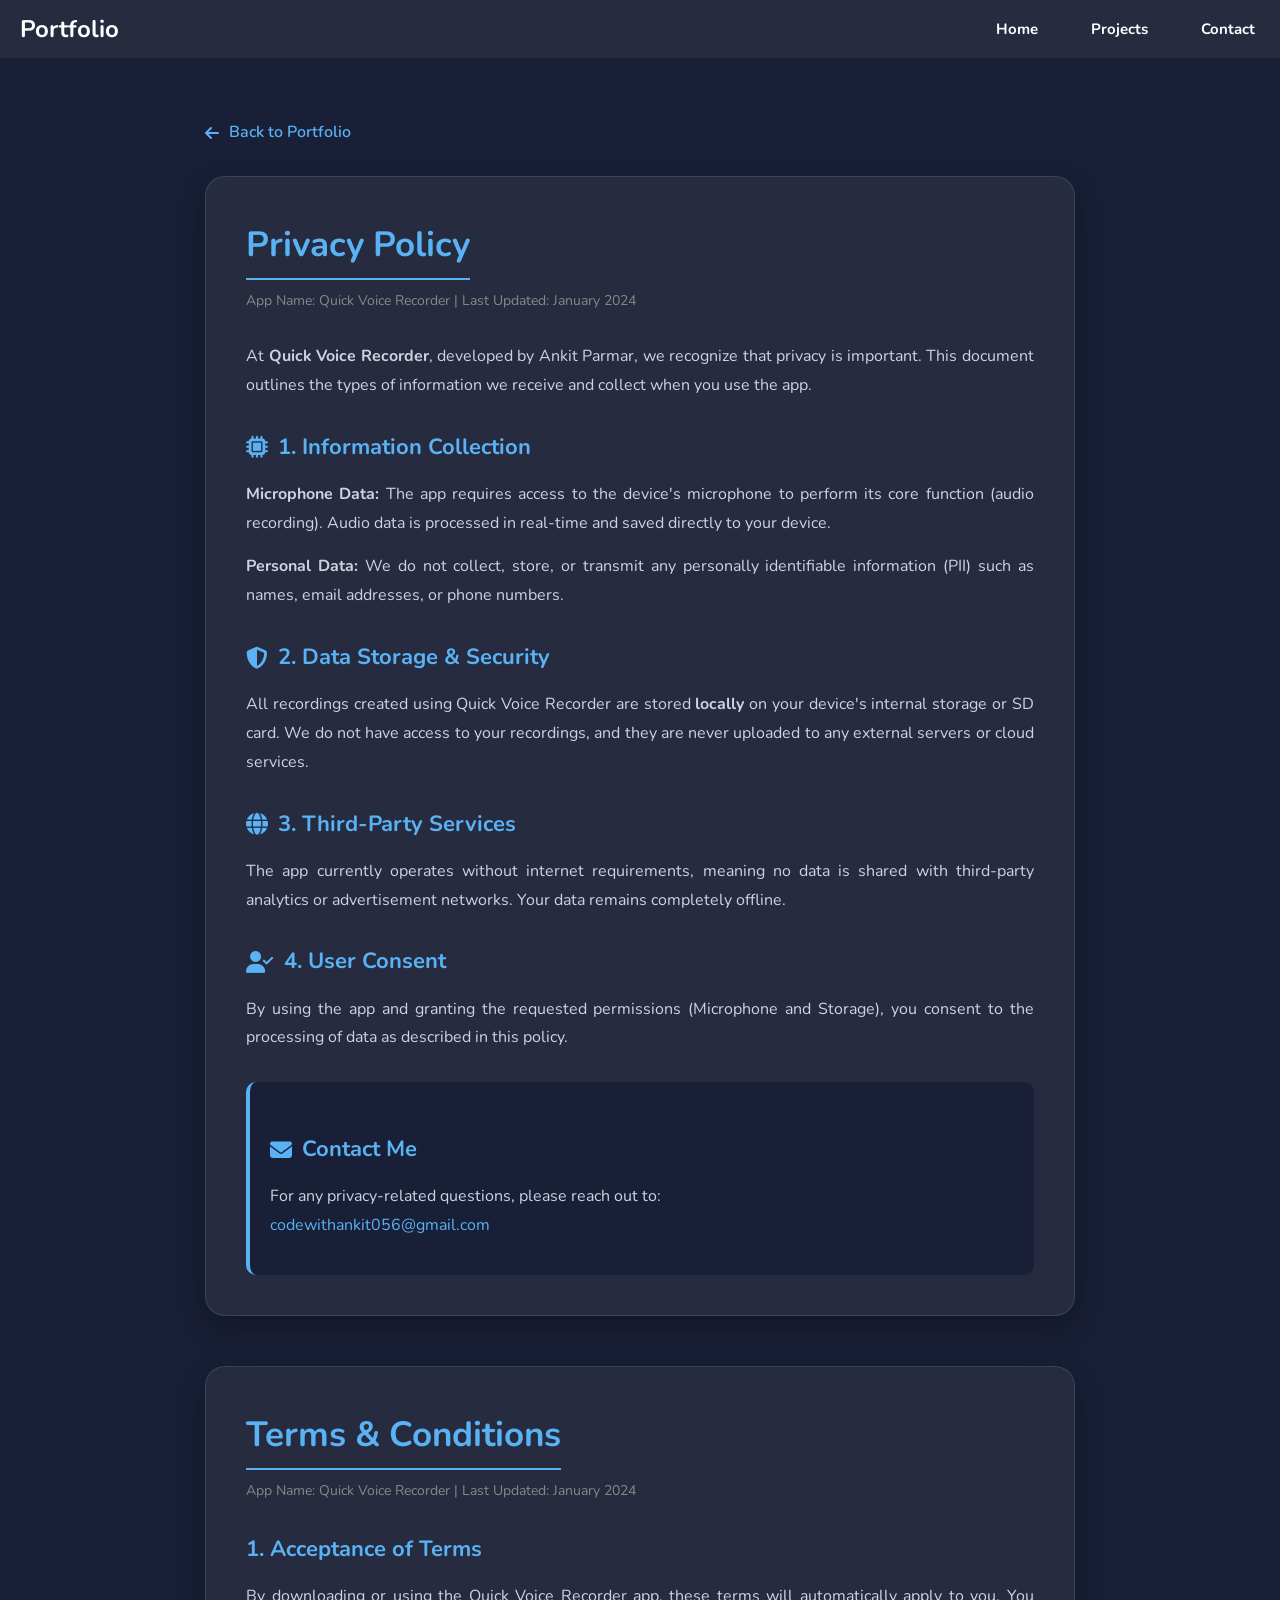
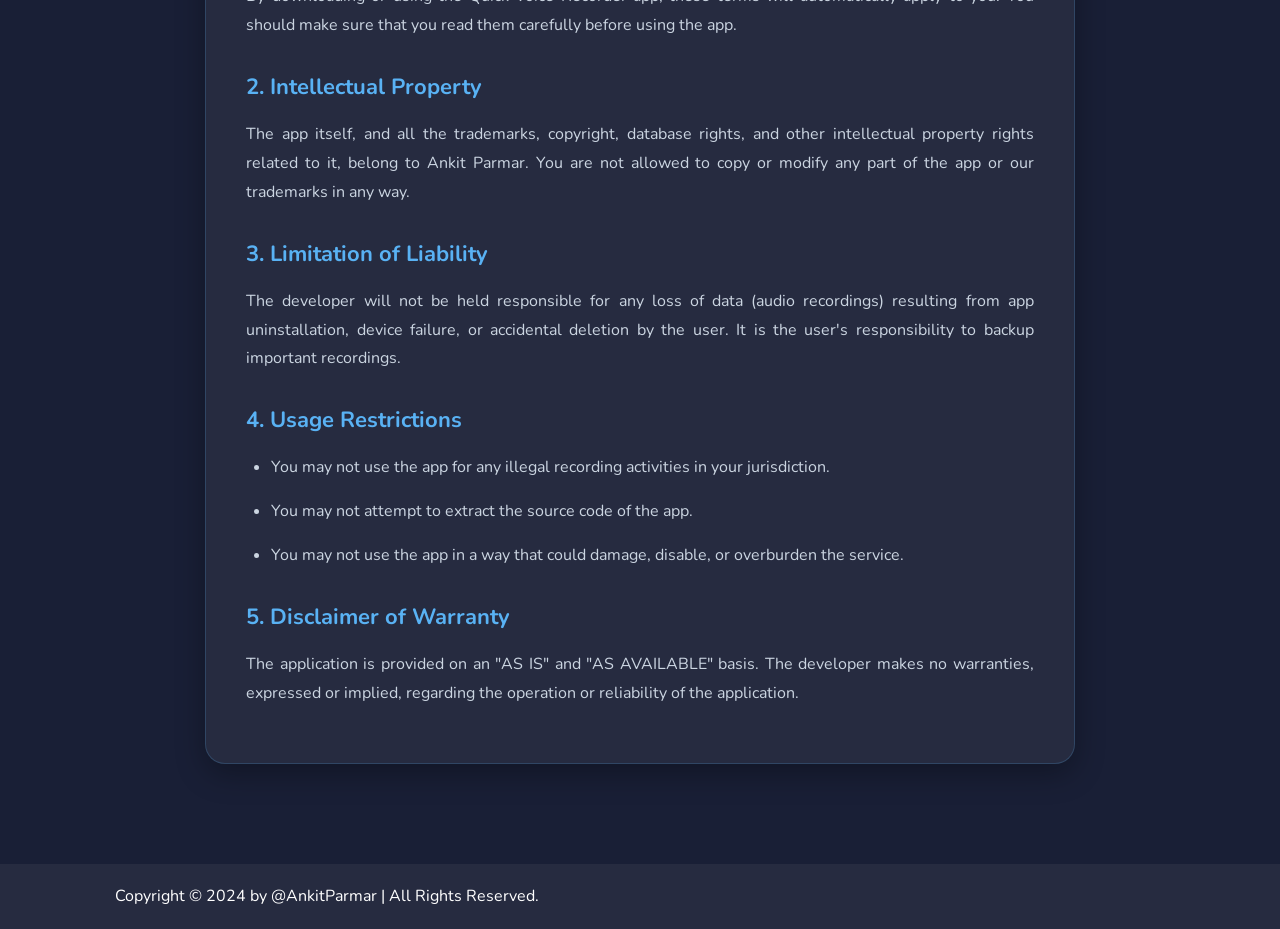
==== term/voice_recorder_term.html @ 9dc30e1f "Initial commit" ====
<!DOCTYPE html>
<html lang="en">
<head>
    <meta charset="UTF-8">
    <meta name="viewport" content="width=device-width, initial-scale=1.0">
    <title>Legal Policies | Ankit Parmar</title>
    
    <!-- Font Awesome -->
    <link rel="stylesheet" href="https://cdnjs.cloudflare.com/ajax/libs/font-awesome/6.6.0/css/all.min.css" />
    <!-- Your Main CSS -->
    <link rel="stylesheet" href="../style.css"> 
    
    <style>
        :root {
            --bg-color: #191f36;
            --snd-bg-color: #262B40;
            --text-color: #fff;
            --main-color: #59B2f4;
        }

        .legal-body {
            background: var(--bg-color);
            color: var(--text-color);
        }

        .legal-content { 
            padding: 12rem 9% 5rem; 
            max-width: 1100px; 
            margin: 0 auto; 
        }

        .back-btn { 
            display: inline-flex;
            align-items: center;
            gap: 10px;
            margin-bottom: 3rem; 
            color: var(--main-color); 
            font-size: 1.6rem; 
            font-weight: 600; 
            transition: 0.3s ease;
        }

        .back-btn:hover {
            transform: translateX(-5px);
            text-shadow: 0 0 10px var(--main-color);
        }

        .policy-card { 
            background: var(--snd-bg-color); 
            padding: 4rem; 
            border-radius: 2rem; 
            margin-bottom: 5rem; 
            border: 1px solid rgba(89, 178, 244, 0.2);
            box-shadow: 0 10px 30px rgba(0,0,0,0.3);
        }

        .policy-card h1 { 
            color: var(--main-color); 
            font-size: 3.5rem; 
            margin-bottom: 1rem; 
            border-bottom: 2px solid var(--main-color);
            display: inline-block;
            padding-bottom: 5px;
        }

        .last-updated {
            font-size: 1.4rem;
            color: #888;
            margin-bottom: 3rem;
            display: block;
        }

        .policy-card h2 { 
            font-size: 2.2rem; 
            margin: 3rem 0 1.5rem; 
            color: var(--main-color); 
            display: flex;
            align-items: center;
            gap: 10px;
        }

        .policy-card p, .policy-card li { 
            font-size: 1.6rem; 
            color: #cbd5e1; 
            margin-bottom: 1.5rem; 
            line-height: 1.8; 
            text-align: justify;
        }

        .policy-card ul { 
            padding-left: 2.5rem; 
            margin-bottom: 2rem;
        }

        .policy-card ul li {
            list-style: disc;
        }

        .contact-box {
            background: var(--bg-color);
            padding: 2rem;
            border-radius: 1rem;
            margin-top: 3rem;
            border-left: 4px solid var(--main-color);
        }

        /* Smooth scroll for anchor links */
        html { scroll-behavior: smooth; }

        @media (max-width: 768px) {
            .legal-content { padding: 10rem 5% 5rem; }
            .policy-card { padding: 2.5rem; }
            .policy-card h1 { font-size: 2.8rem; }
        }
    </style>
</head>
<body class="legal-body">

    <header class="header">
        <a href="index.html" class="logo">Portfolio</a>
        <nav class="navbar">
            <a href="index.html#home">Home</a>
            <a href="index.html#portfolio">Projects</a>
            <a href="index.html#contact">Contact</a>
        </nav>
    </header>

    <div class="legal-content">
        <a href="index.html#portfolio" class="back-btn">
            <i class="fa-solid fa-arrow-left"></i> Back to Portfolio
        </a>

        <!-- PRIVACY POLICY SECTION -->
        <article id="privacy-voice-recorder" class="policy-card">
            <h1>Privacy Policy</h1>
            <span class="last-updated">App Name: Quick Voice Recorder | Last Updated: January 2024</span>
            
            <p>At <strong>Quick Voice Recorder</strong>, developed by Ankit Parmar, we recognize that privacy is important. This document outlines the types of information we receive and collect when you use the app.</p>

            <h2><i class="fa-solid fa-microchip"></i> 1. Information Collection</h2>
            <p><strong>Microphone Data:</strong> The app requires access to the device's microphone to perform its core function (audio recording). Audio data is processed in real-time and saved directly to your device.</p>
            <p><strong>Personal Data:</strong> We do not collect, store, or transmit any personally identifiable information (PII) such as names, email addresses, or phone numbers.</p>

            <h2><i class="fa-solid fa-shield-halved"></i> 2. Data Storage & Security</h2>
            <p>All recordings created using Quick Voice Recorder are stored <strong>locally</strong> on your device's internal storage or SD card. We do not have access to your recordings, and they are never uploaded to any external servers or cloud services.</p>

            <h2><i class="fa-solid fa-globe"></i> 3. Third-Party Services</h2>
            <p>The app currently operates without internet requirements, meaning no data is shared with third-party analytics or advertisement networks. Your data remains completely offline.</p>

            <h2><i class="fa-solid fa-user-check"></i> 4. User Consent</h2>
            <p>By using the app and granting the requested permissions (Microphone and Storage), you consent to the processing of data as described in this policy.</p>

            <div class="contact-box">
                <h2><i class="fa-solid fa-envelope"></i> Contact Me</h2>
                <p>For any privacy-related questions, please reach out to: <br>
                <a href="mailto:codewithankit056@gmail.com" style="color: var(--main-color);">codewithankit056@gmail.com</a></p>
            </div>
        </article>

        <!-- TERMS & CONDITIONS SECTION -->
        <article id="terms-voice-recorder" class="policy-card">
            <h1>Terms & Conditions</h1>
            <span class="last-updated">App Name: Quick Voice Recorder | Last Updated: January 2024</span>
            
            <h2>1. Acceptance of Terms</h2>
            <p>By downloading or using the Quick Voice Recorder app, these terms will automatically apply to you. You should make sure that you read them carefully before using the app.</p>

            <h2>2. Intellectual Property</h2>
            <p>The app itself, and all the trademarks, copyright, database rights, and other intellectual property rights related to it, belong to Ankit Parmar. You are not allowed to copy or modify any part of the app or our trademarks in any way.</p>

            <h2>3. Limitation of Liability</h2>
            <p>The developer will not be held responsible for any loss of data (audio recordings) resulting from app uninstallation, device failure, or accidental deletion by the user. It is the user's responsibility to backup important recordings.</p>

            <h2>4. Usage Restrictions</h2>
            <ul>
                <li>You may not use the app for any illegal recording activities in your jurisdiction.</li>
                <li>You may not attempt to extract the source code of the app.</li>
                <li>You may not use the app in a way that could damage, disable, or overburden the service.</li>
            </ul>

            <h2>5. Disclaimer of Warranty</h2>
            <p>The application is provided on an "AS IS" and "AS AVAILABLE" basis. The developer makes no warranties, expressed or implied, regarding the operation or reliability of the application.</p>
        </article>
    </div>

    <footer class="footer">
        <div class="footer-text">
            <p>Copyright &copy; 2024 by @AnkitParmar | All Rights Reserved.</p>
        </div>
    </footer>

</body>
</html>
---- style.css ----
@import url('https://fonts.googleapis.com/css2?family=Nunito:wght@200;400;600;800&display=swap');

/* General Reset */
* {
    margin: 0;
    padding: 0;
    box-sizing: border-box;
    text-decoration: none;
    border: none;
    outline: none;
    scroll-behavior: smooth;
    font-family: 'Nunito', sans-serif;
}

/* Root Variables */
:root {
    --bg-color: #191f36;
    --snd-bg-color: #262B40;
    --text-color: #fff;
    --main-color: #59B2f4;
}

/* HTML and Body */
html {
    font-size: 62.5%;
    overflow-x: hidden;
}

body {
    background: var(--bg-color);
    color: var(--text-color);
    line-height: 1.6;
}

/* Sections */
section {
    min-height: 100vh;
    padding: 10rem 9% 2rem;
}

/* Header */
.header {
    position: fixed;
    width: 100%;
    background: var(--snd-bg-color);
    display: flex;
    justify-content: space-between;
    align-items: center;
    padding: 1rem 2rem;
    z-index: 1000;
}

.logo {
    font-size: 2.4rem;
    font-weight: bold;
    color: var(--text-color);
    transition: all 0.3s ease-in-out;
}

.logo:hover {
    color: var(--main-color);
    transform: scale(1.05);
}

.navbar a {
    font-size: 1.5rem;
    color: var(--text-color);
    margin-left: 4rem;
    font-weight: 700;
    padding: 0.5rem;
    position: relative;
    transition: color 0.3s ease, background 0.3s ease;
}

.navbar a:hover {
    color: var(--main-color);
}

.navbar a::after {
    content: '';
    position: absolute;
    width: 0;
    height: 2px;
    background-color: var(--main-color);
    left: 0;
    bottom: -5px;
    transition: width 0.3s ease;
}

.navbar a:hover::after {
    width: 100%;
}

.fr {
    display: flex;
    align-items: center;
    justify-content: center;
}

#menu-icon {
    font-size: 3.6rem;
    color: var(--text-color);
    display: none;
}

/* Home Section */
.home {
    display: flex;
    justify-content: center;
    align-items: center;
    flex-wrap: wrap;
    text-align: center;
}

.home-content h1 {
    font-size: 5.6rem;
    font-weight: 700;
    line-height: 1.3;
    color: var(--text-color);
}

.home-content h3 {
    font-size: 3.2rem;
    font-weight: 700;
}

.home-content h3:nth-last-of-type(2) {
    margin-bottom: 2rem;
}

span {
    color: var(--main-color);
}

.home-img img {
    width: 25vw;
    animation: float 4s ease-in-out infinite;
}

@keyframes float {
    0% {
        transform: translateY(0);
    }

    50% {
        transform: translateY(-2.4rem);
    }

    100% {
        transform: translateY(0);
    }

}

.home-content p {
    font-size: 1.6rem;
}

.social-media a {
    display: inline-flex;
    justify-content: center;
    align-items: center;
    color: slategray;
    width: 4rem;
    height: 4rem;
    background: transparent;
    border: .2rem solid var(--main-color);
    border-radius: 50%;
    font-size: 2rem;
    -ms-text-combine-horizontal: var(--main-color);
    margin: 3rem 1.5rem 3rem 0;
    transition: .5s ease;
}

.social-media a:hover {
    background-color: var(--main-color);
    color: var(--snd-bg-color);
    box-shadow: 0 0 1rem var(--main-color);
}

.btn {
    display: inline-block;
    padding: 1rem 2.8rem;
    background-color: var(--main-color);
    border-radius: 4rem;
    box-shadow: 0 0 1rem var(--main-color);
    font-size: 1.6rem;
    color: var(--bg-color);
    letter-spacing: .1rem;
    font-weight: 600;
    transition: .5s ease;

}

.btn:hover {
    box-shadow: none;
}

.about {
    display: flex;
    justify-content: center;
    align-items: center;
    gap: 2rem;
    background: var(--snd-bg-color);
}

.about-img img {
    width: 35vw;

}

.heading {
    text-align: center;
    font-size: 4.5rem;
}

.about-content h2 {
    text-align: left;
    line-height: 1.2;
}

.about-content h3 {
    font-size: 2.6rem;
}

.about-content p {
    font-size: 1.6rem;
    margin: 2rem 0 3rem;
}

.service h2 {
    margin-bottom: 5rem;
}

.service-container {
    display: flex;
    justify-content: center;
    align-items: center;
    flex-wrap: wrap;
    gap: 2rem;
}

.service-container .service-box {
    flex: 1 1 30rem;
    background: var(--snd-bg-color);
    padding: 3rem 2rem 4rem;
    border-radius: 2rem;
    justify-content: center;
    text-align: center;
    border: .2rem solid var(--bg-color);
    transition: .5s ease;
}

.service-container.service-box:hover {
    border-color: var(--main-color);
    transform: scale(1.02);
}

.service-box i {
    font-size: 7rem;
    columns: var(--main-color);
}

.service-box h3 {
    font-size: 2.6rem;
}

.service-box p {
    font-size: 1.6rem;
    margin: 1rem 0 3rem;
}

.portfolio {
    background: var(--snd-bg-color);
}

.portfolio h2 {
    margin-bottom: 4rem;
}

.portfolio-container {
    display: grid;
    grid-template-columns: repeat(3, 1fr);
    align-items: center;
    gap: 2.5rem;
}

.portfolio-container .portfolio-box {
    position: relative;
    border-radius: 2rem;
    box-shadow: 0 0 1rem var(--bg-color);
    overflow: hidden;
    display: flex;

}

.portfolio-box img {
    width: 100%;
    transition: .5s ease;
    opacity: 0.7;
}

.portfolio-box:hover img {
    transform: scale(1.1);
    background-color: #a7d7fc transparent;

}


.portfolio-box .portfolio-layer {
    position: absolute;
    bottom: 0;
    left: 0;
    width: 100%;
    height: 100%;
    background: linear-gradient(rgba(0, 0, 0, 0.1), var(--main-color));
    display: flex;
    justify-content: center;
    align-items: center;
    flex-direction: column;
    text-align: center;
    padding: 0 4rem;
    transform: translateY(100%);
    transition: .5s ease;
}

.portfolio-box:hover .portfolio-layer {
    transform: translateY(0);

}

.portfolio-layer h4 {
    font-size: 3rem;
}

.portfolio-layer p {
    font-size: 1.6rem;
    margin: .3rem 0 1rem;
}

.portfolio-layer a {
    display: inline-flex;
    justify-content: center;
    align-items: center;
    width: 5rem;
    height: 5rem;
    background: var(--text-color);
    border-radius: 50%;
}

.portfolio-layer a i {
    font-size: 2rem;
    color: var(--snd-bg-color);
}

.contact h2 {
    margin-bottom: 3rem;
}

.contact form {
    max-width: 100%;
    margin: 10 rem auto;
    text-align: center;
    margin-bottom: 3rem;
}

.contact form .input-box {
    display: flex;
    justify-content: space-between;
    flex-wrap: wrap;
}

.contact form
.input-box input,
.contact form textarea {
    width: 100%;
    padding: 1.5rem;
    font-size: 1.6rem;
    color: var(--text-color);
    background: var(--snd-bg-color);
    border-radius: .8rem;
    margin: .7rem 0;
}

.contact form .input-box input {
    width: 49%;
}

.contact form textarea {
    resize: none;
}

.contact form .btn {
    margin-top: 2rem;
    cursor: pointer;
}
.footer {
    display: flex;
    justify-content: space-between;
    align-items: center;
    flex-wrap: wrap;
    padding: 2rem 9%;
    background: var(--snd-bg-color);

}

.footer-text {
    font-size: 1.6rem;
}

.footer-iconTop {
    display: flex;
    justify-content: center;
    align-items: center;
    padding: .8rem 1rem;
    background-color: var(--main-color);
    border-radius: .8rem;
    transition: .5s ease;
}

.footer-iconTop a:hover {
    box-shadow: 0 0 1rem var(--main-color);
}

.footer-iconTop a i {
    font-size: 2.4rem;
    color: var(--snd-bg-color);
}

/* breakpoint */

@media (max-width: 1200px) {
    html {
        font-size: 55%;
    }
}

@media (max-width: 991px) {
    .header {
        padding: 2rem 3%;
    }

    section {
        padding: 10rem 3%;
    }

    .service {
        padding: 7rem;
    }

    .portfolio {
        padding-bottom: 7rem;
    }

    .contact {
        min-height: auto;
    }

    .footer {
        padding: 2rem 3%;
    }
}

@media (max-width: 768px) {

    /* Existing styles */
    #menu-icon {
        font-size: 3.6rem;
        color: var(--text-color);
        display: none;
    }

    .navbar {
        position: absolute;
        top: 100%;
        left: 0;
        width: 100%;
        padding: 1rem 3%;
        background: var(--bg-color);
        border-top: .1rem solid rgba(0, 0, 0, .2);
        box-shadow: .1rem solid rgba(0, 0, 0, .2);
        text-align: center;
        
      
        display: none;
        /* Hidden by default */
    }

    .navbar.active {
        display: block;
        /* Show when active */
    }

    .navbar a {
        width: 20%;
        display: block;
        font-size: 2rem;
        margin: 3rem 0;
    }

    .home {
        flex-direction: column;
    }

    .home-content h2 {
        font-size: 2.6rem;
    }

    .home-content h1 {
        font-size: 5rem;
    }

    .home-content {
        order: 2;
    }

    .home-img img {
        width: 70vw;
        margin-top: 4rem;
    }

    .about {
        flex-direction: column;
    }

    .about-img img {
        width: 90vw;
        margin-top: 4rem;
    }

    .service h2 {
        margin-bottom: 3rem;
    }

    .portfolio h2 {
        margin-bottom: 3rem;
    }

    .portfolio-container {
        grid-template-columns: repeat(2, 1fr);
    }
}

@media (max-width: 760px) {
    .portfolio-container {
        grid-template-columns: 1fr;
    }

    .home-img img {
        width: 80vw;
        margin-top: 8rem;
    }

    .about-img img {
        width: 80vw;
        margin-top: 8rem;
    }
}

@media (max-width: 760px) {
    html {
        font-size: 50%;
    }

    .contact form .input-box input {
        width: 100%;
    }
}



/* Media query for smaller screens */
@media (max-width: 768px) {
    #menu-icon {
        display: block;
        /* Show menu icon on small screens */
    }
}
/* Custom style for legal links in portfolio cards */
.legal-links a {
    display: inline-block !important;
    padding: 0 !important;
    background: none !important;
    border-radius: 0 !important;
    transition: 0.3s ease;
    text-transform: capitalize;
}

.legal-links a:hover {
    color: var(--main-color) !important;
    border-bottom-color: var(--main-color) !important;
}

/* Adjust the existing portfolio layer to handle more text */
.portfolio-box .portfolio-layer {
    padding: 0 2rem; /* Give more horizontal space */
}
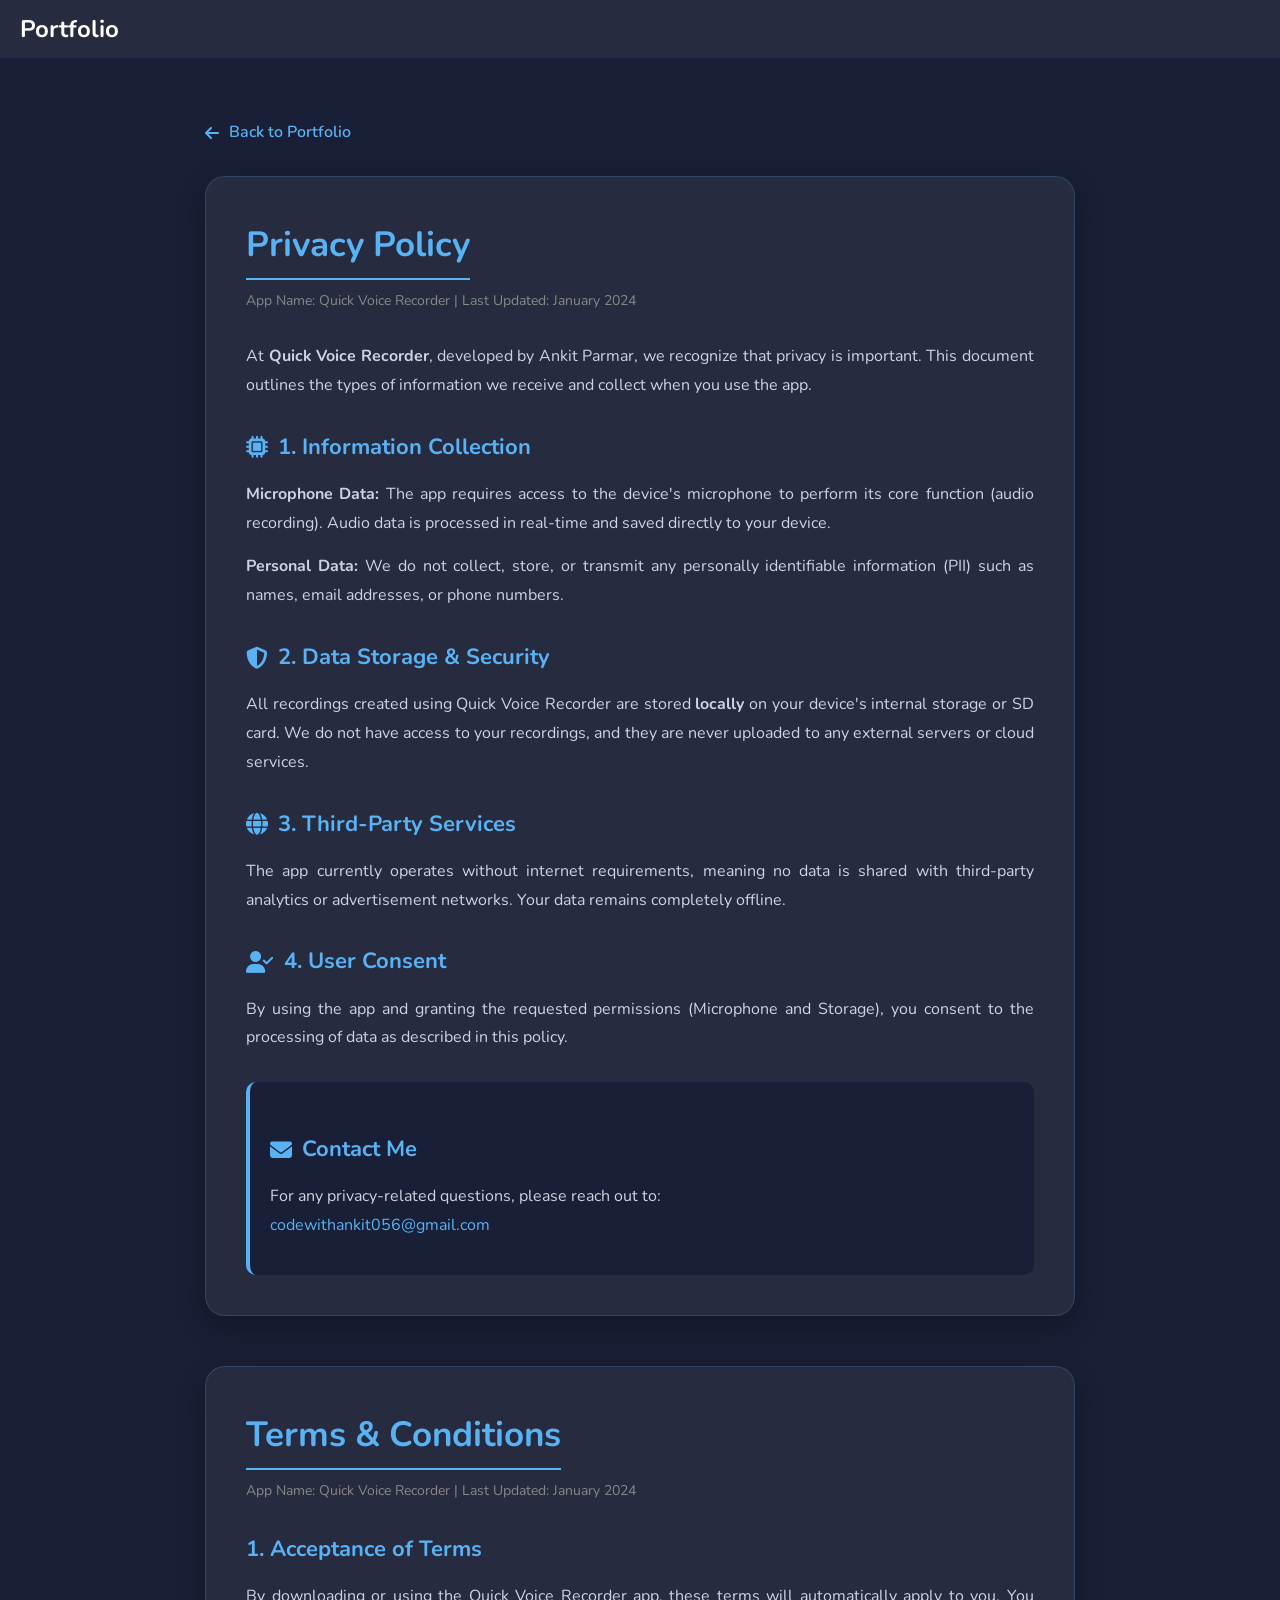
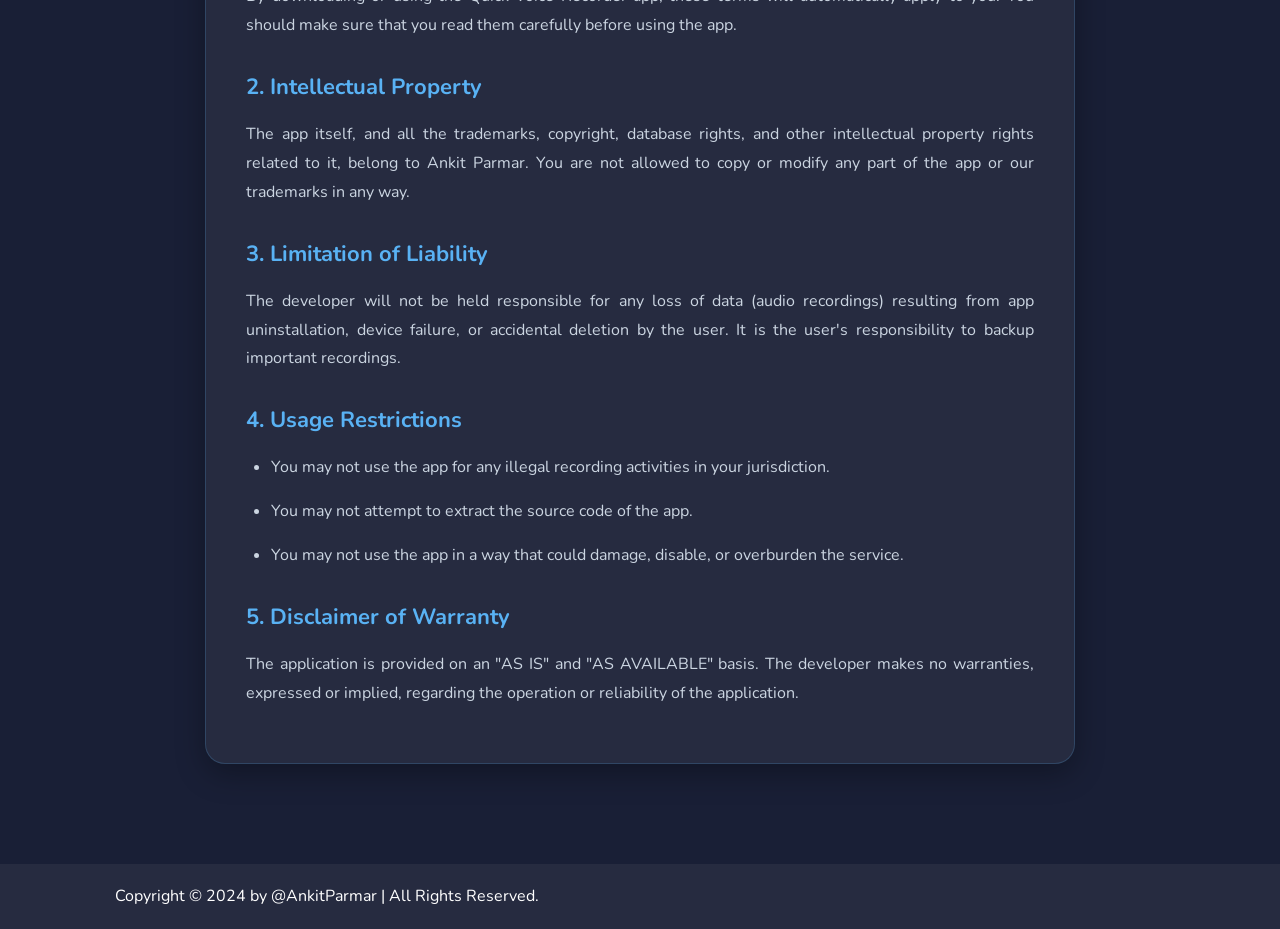
==== commit df6c21d8: "link isue fix" ====
--- a/term/voice_recorder_term.html
+++ b/term/voice_recorder_term.html
@@ -117,16 +117,16 @@
 <body class="legal-body">
 
     <header class="header">
-        <a href="index.html" class="logo">Portfolio</a>
-        <nav class="navbar">
-            <a href="index.html#home">Home</a>
-            <a href="index.html#portfolio">Projects</a>
-            <a href="index.html#contact">Contact</a>
-        </nav>
+        <a href="../index.html" class="logo">Portfolio</a>
+        <!-- <nav class="navbar">
+            <a href="../index.html">Home</a>
+            <a href="../index.html#portfolio">Projects</a>
+            <a href="../index.html#contact">Contact</a>
+        </nav> -->
     </header>
 
     <div class="legal-content">
-        <a href="index.html#portfolio" class="back-btn">
+        <a href="../index.html#portfolio" class="back-btn">
             <i class="fa-solid fa-arrow-left"></i> Back to Portfolio
         </a>
 
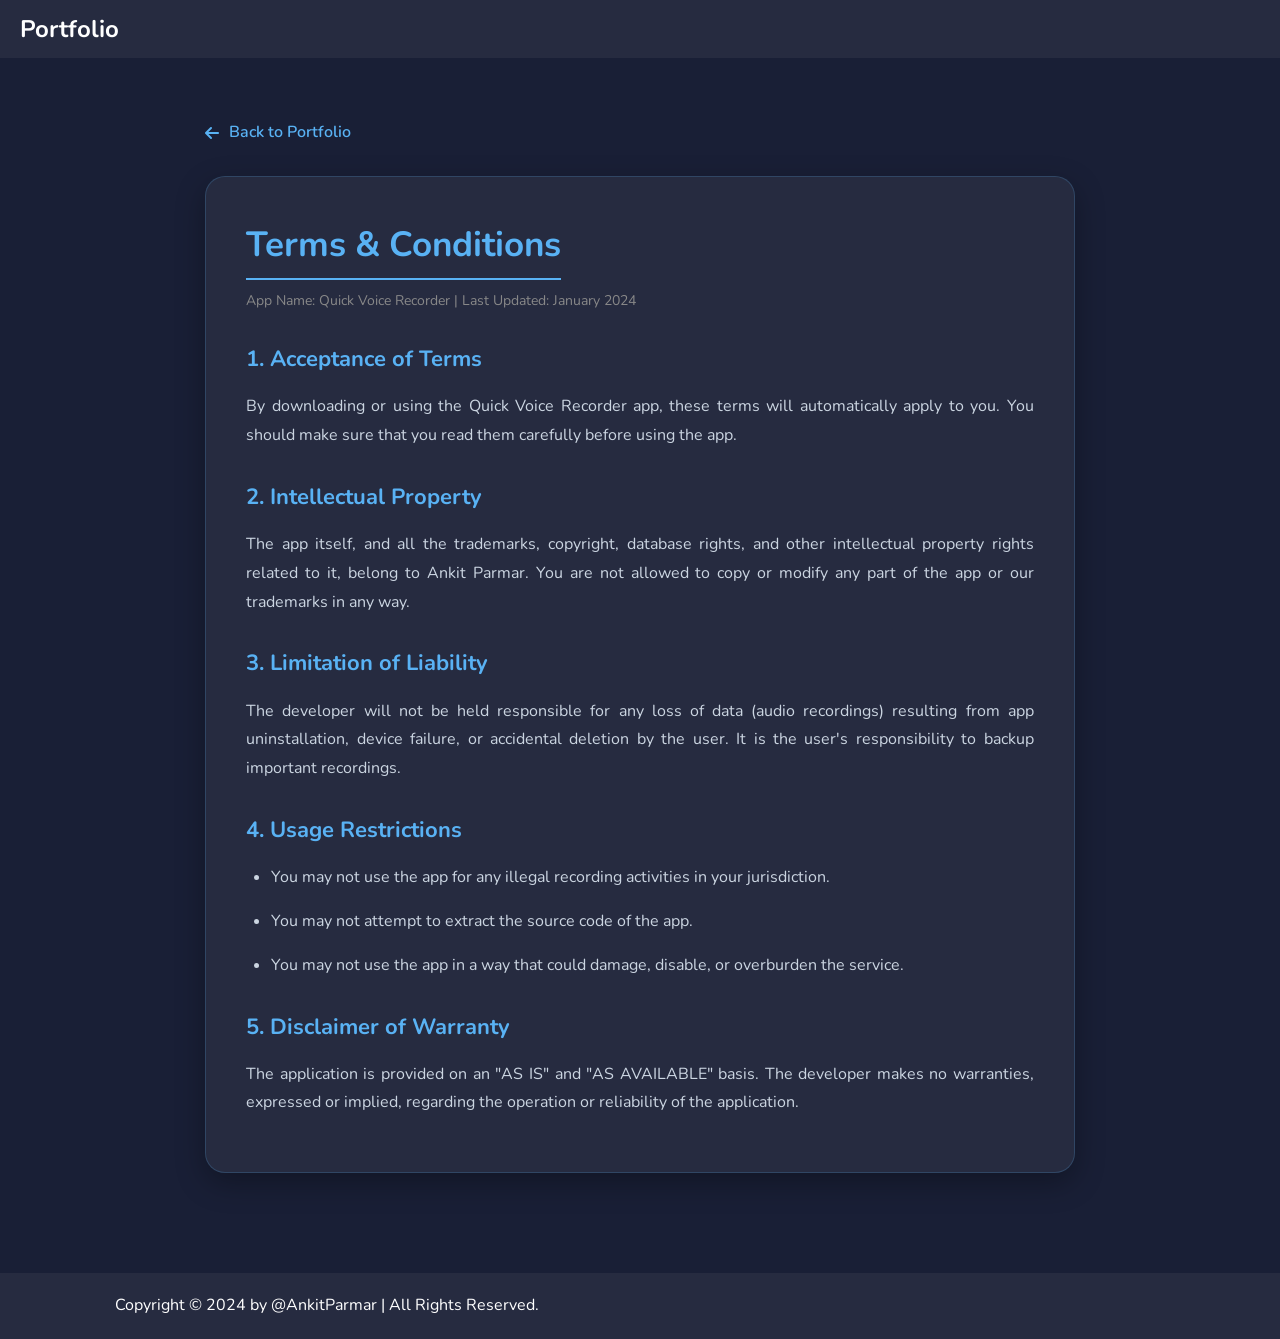
==== commit 46947034: "Add privacy policy and terms & conditions pages for Quick Voice Recorder app" ====
--- a/term/voice_recorder_term.html
+++ b/term/voice_recorder_term.html
@@ -130,32 +130,6 @@
             <i class="fa-solid fa-arrow-left"></i> Back to Portfolio
         </a>
 
-        <!-- PRIVACY POLICY SECTION -->
-        <article id="privacy-voice-recorder" class="policy-card">
-            <h1>Privacy Policy</h1>
-            <span class="last-updated">App Name: Quick Voice Recorder | Last Updated: January 2024</span>
-            
-            <p>At <strong>Quick Voice Recorder</strong>, developed by Ankit Parmar, we recognize that privacy is important. This document outlines the types of information we receive and collect when you use the app.</p>
-
-            <h2><i class="fa-solid fa-microchip"></i> 1. Information Collection</h2>
-            <p><strong>Microphone Data:</strong> The app requires access to the device's microphone to perform its core function (audio recording). Audio data is processed in real-time and saved directly to your device.</p>
-            <p><strong>Personal Data:</strong> We do not collect, store, or transmit any personally identifiable information (PII) such as names, email addresses, or phone numbers.</p>
-
-            <h2><i class="fa-solid fa-shield-halved"></i> 2. Data Storage & Security</h2>
-            <p>All recordings created using Quick Voice Recorder are stored <strong>locally</strong> on your device's internal storage or SD card. We do not have access to your recordings, and they are never uploaded to any external servers or cloud services.</p>
-
-            <h2><i class="fa-solid fa-globe"></i> 3. Third-Party Services</h2>
-            <p>The app currently operates without internet requirements, meaning no data is shared with third-party analytics or advertisement networks. Your data remains completely offline.</p>
-
-            <h2><i class="fa-solid fa-user-check"></i> 4. User Consent</h2>
-            <p>By using the app and granting the requested permissions (Microphone and Storage), you consent to the processing of data as described in this policy.</p>
-
-            <div class="contact-box">
-                <h2><i class="fa-solid fa-envelope"></i> Contact Me</h2>
-                <p>For any privacy-related questions, please reach out to: <br>
-                <a href="mailto:codewithankit056@gmail.com" style="color: var(--main-color);">codewithankit056@gmail.com</a></p>
-            </div>
-        </article>
 
         <!-- TERMS & CONDITIONS SECTION -->
         <article id="terms-voice-recorder" class="policy-card">
--- a/style.css
+++ b/style.css
@@ -20,6 +20,12 @@
     --main-color: #59B2f4;
 }
 
+/* Focus styles for accessibility */
+*:focus {
+    outline: 2px solid var(--main-color);
+    outline-offset: 2px;
+}
+
 /* HTML and Body */
 html {
     font-size: 62.5%;
@@ -41,6 +47,7 @@
 /* Header */
 .header {
     position: fixed;
+    top: 0;
     width: 100%;
     background: var(--snd-bg-color);
     display: flex;
@@ -60,6 +67,11 @@
 .logo:hover {
     color: var(--main-color);
     transform: scale(1.05);
+}
+
+.navbar {
+    display: flex;
+    align-items: center;
 }
 
 .navbar a {
@@ -91,16 +103,12 @@
     width: 100%;
 }
 
-.fr {
-    display: flex;
-    align-items: center;
-    justify-content: center;
-}
-
+/* Mobile Menu Icon - Hidden by default on desktop */
 #menu-icon {
     font-size: 3.6rem;
     color: var(--text-color);
     display: none;
+    cursor: pointer;
 }
 
 /* Home Section */
@@ -141,15 +149,12 @@
     0% {
         transform: translateY(0);
     }
-
     50% {
         transform: translateY(-2.4rem);
     }
-
     100% {
         transform: translateY(0);
     }
-
 }
 
 .home-content p {
@@ -167,7 +172,7 @@
     border: .2rem solid var(--main-color);
     border-radius: 50%;
     font-size: 2rem;
-    -ms-text-combine-horizontal: var(--main-color);
+    color: var(--main-color);
     margin: 3rem 1.5rem 3rem 0;
     transition: .5s ease;
 }
@@ -189,7 +194,7 @@
     letter-spacing: .1rem;
     font-weight: 600;
     transition: .5s ease;
-
+    cursor: pointer;
 }
 
 .btn:hover {
@@ -206,7 +211,6 @@
 
 .about-img img {
     width: 35vw;
-
 }
 
 .heading {
@@ -251,14 +255,18 @@
     transition: .5s ease;
 }
 
-.service-container.service-box:hover {
+.service-container .service-box:hover {
     border-color: var(--main-color);
     transform: scale(1.02);
 }
 
 .service-box i {
     font-size: 7rem;
-    columns: var(--main-color);
+<<<<<<< HEAD
+    color: var(--main-color);
+=======
+    color: var(--main-color); /* Fixed: was 'columns' */
+>>>>>>> 416381b14ffcaeb1f6293fb48cc5b8a6d9ad4898
 }
 
 .service-box h3 {
@@ -291,7 +299,6 @@
     box-shadow: 0 0 1rem var(--bg-color);
     overflow: hidden;
     display: flex;
-
 }
 
 .portfolio-box img {
@@ -302,10 +309,11 @@
 
 .portfolio-box:hover img {
     transform: scale(1.1);
-    background-color: #a7d7fc transparent;
-
-}
-
+<<<<<<< HEAD
+    opacity: 0.8;
+=======
+>>>>>>> 416381b14ffcaeb1f6293fb48cc5b8a6d9ad4898
+}
 
 .portfolio-box .portfolio-layer {
     position: absolute;
@@ -319,14 +327,13 @@
     align-items: center;
     flex-direction: column;
     text-align: center;
-    padding: 0 4rem;
+    padding: 0 2rem;
     transform: translateY(100%);
     transition: .5s ease;
 }
 
 .portfolio-box:hover .portfolio-layer {
     transform: translateY(0);
-
 }
 
 .portfolio-layer h4 {
@@ -346,6 +353,11 @@
     height: 5rem;
     background: var(--text-color);
     border-radius: 50%;
+    transition: .3s ease;
+}
+
+.portfolio-layer a:hover {
+    background: var(--main-color);
 }
 
 .portfolio-layer a i {
@@ -359,7 +371,7 @@
 
 .contact form {
     max-width: 100%;
-    margin: 10 rem auto;
+    margin: 10rem auto; /* Fixed: was '10 rem' */
     text-align: center;
     margin-bottom: 3rem;
 }
@@ -368,10 +380,10 @@
     display: flex;
     justify-content: space-between;
     flex-wrap: wrap;
-}
-
-.contact form
-.input-box input,
+    gap: 1rem;
+}
+
+.contact form .input-box input,
 .contact form textarea {
     width: 100%;
     padding: 1.5rem;
@@ -380,20 +392,22 @@
     background: var(--snd-bg-color);
     border-radius: .8rem;
     margin: .7rem 0;
+    border: 1px solid rgba(255, 255, 255, 0.1);
 }
 
 .contact form .input-box input {
-    width: 49%;
+    width: calc(50% - 0.5rem);
 }
 
 .contact form textarea {
     resize: none;
+    min-height: 20rem;
 }
 
 .contact form .btn {
     margin-top: 2rem;
-    cursor: pointer;
-}
+}
+
 .footer {
     display: flex;
     justify-content: space-between;
@@ -401,7 +415,6 @@
     flex-wrap: wrap;
     padding: 2rem 9%;
     background: var(--snd-bg-color);
-
 }
 
 .footer-text {
@@ -418,6 +431,13 @@
     transition: .5s ease;
 }
 
+.footer-iconTop a {
+    display: flex;
+    justify-content: center;
+    align-items: center;
+    padding: .8rem;
+}
+
 .footer-iconTop a:hover {
     box-shadow: 0 0 1rem var(--main-color);
 }
@@ -427,12 +447,89 @@
     color: var(--snd-bg-color);
 }
 
-/* breakpoint */
-
+.experience {
+    background: var(--snd-bg-color);
+}
+
+.experience-container {
+    display: flex;
+    flex-direction: column;
+    gap: 2rem;
+    max-width: 800px;
+    margin: 0 auto;
+    padding: 2rem;
+}
+
+.experience-box {
+    border-left: 3px solid var(--main-color);
+    padding-left: 20px;
+    margin-bottom: 20px;
+}
+
+.experience-box h3 {
+    font-size: 2rem;
+    color: #fff;
+}
+
+.experience-box h4 {
+    font-size: 1.5rem;
+    color: var(--main-color);
+    margin: 5px 0;
+}
+
+.experience-box ul {
+    list-style: none;
+    margin-top: 10px;
+}
+
+.experience-box ul li {
+    font-size: 1.5rem;
+    color: #fff;
+    margin-bottom: 8px;
+    line-height: 1.6;
+}
+
+.experience-box ul li::before {
+    content: '▹';
+    color: var(--main-color);
+    margin-right: 10px;
+}
+
+/* Styling for the legal links inside project cards */
+.legal-links {
+    display: flex;
+    gap: 10px;
+    margin-top: 1rem;
+    flex-wrap: wrap;
+    justify-content: center;
+}
+
+.legal-links a {
+    width: auto !important;
+    height: auto !important;
+    background: transparent !important;
+    font-size: 1.2rem !important;
+    color: white !important;
+    border-bottom: 1px solid white;
+    border-radius: 0 !important;
+    padding: 2px 0 !important;
+    transition: 0.3s ease;
+    text-transform: capitalize;
+}
+
+.legal-links a:hover {
+    color: var(--main-color) !important;
+    border-bottom-color: var(--main-color) !important;
+}
+
+/* ==================== RESPONSIVE BREAKPOINTS ==================== */
+
+/* Tablet: 1200px */
 @media (max-width: 1200px) {
     html {
         font-size: 55%;
     }
+<<<<<<< HEAD
 }
 
 @media (max-width: 991px) {
@@ -462,12 +559,10 @@
 }
 
 @media (max-width: 768px) {
-
-    /* Existing styles */
     #menu-icon {
-        font-size: 3.6rem;
-        color: var(--text-color);
-        display: none;
+        display: block;
+        cursor: pointer;
+        transition: 0.3s ease;
     }
 
     .navbar {
@@ -477,46 +572,56 @@
         width: 100%;
         padding: 1rem 3%;
         background: var(--bg-color);
-        border-top: .1rem solid rgba(0, 0, 0, .2);
-        box-shadow: .1rem solid rgba(0, 0, 0, .2);
+        border-top: 0.1rem solid rgba(0, 0, 0, 0.2);
+        box-shadow: 0 0.1rem var(--main-color) inset;
         text-align: center;
-        
-      
         display: none;
-        /* Hidden by default */
     }
 
     .navbar.active {
         display: block;
-        /* Show when active */
+        animation: slideDown 0.3s ease;
+    }
+
+    @keyframes slideDown {
+        from {
+            opacity: 0;
+            transform: translateY(-20px);
+        }
+        to {
+            opacity: 1;
+            transform: translateY(0);
+        }
     }
 
     .navbar a {
-        width: 20%;
         display: block;
-        font-size: 2rem;
-        margin: 3rem 0;
+        font-size: 1.8rem;
+        margin: 2rem 0;
+        transition: 0.3s ease;
+    }
+
+    .navbar a:hover {
+        color: var(--main-color);
+        transform: scale(1.1);
     }
 
     .home {
         flex-direction: column;
-    }
-
-    .home-content h2 {
-        font-size: 2.6rem;
+        padding-top: 12rem;
     }
 
     .home-content h1 {
-        font-size: 5rem;
-    }
-
-    .home-content {
-        order: 2;
+        font-size: 3.5rem;
+    }
+
+    .home-content h3 {
+        font-size: 2rem;
     }
 
     .home-img img {
         width: 70vw;
-        margin-top: 4rem;
+        margin-top: 2rem;
     }
 
     .about {
@@ -525,35 +630,19 @@
 
     .about-img img {
         width: 90vw;
-        margin-top: 4rem;
-    }
-
-    .service h2 {
-        margin-bottom: 3rem;
-    }
-
-    .portfolio h2 {
-        margin-bottom: 3rem;
-    }
-
-    .portfolio-container {
-        grid-template-columns: repeat(2, 1fr);
-    }
-}
-
-@media (max-width: 760px) {
+        margin-top: 2rem;
+    }
+
     .portfolio-container {
         grid-template-columns: 1fr;
     }
 
-    .home-img img {
-        width: 80vw;
-        margin-top: 8rem;
-    }
-
-    .about-img img {
-        width: 80vw;
-        margin-top: 8rem;
+    section {
+        padding: 8rem 5% 2rem;
+    }
+
+    .contact form .input-box input {
+        width: 100%;
     }
 }
 
@@ -565,33 +654,226 @@
     .contact form .input-box input {
         width: 100%;
     }
-}
-
-
-
-/* Media query for smaller screens */
+
+    .home-img img {
+        width: 85vw;
+    }
+
+    .about-img img {
+        width: 85vw;
+=======
+    
+    .portfolio-container {
+        grid-template-columns: repeat(2, 1fr);
+    }
+}
+
+/* Tablet: 991px */
+@media (max-width: 991px) {
+    .header {
+        padding: 2rem 3%;
+    }
+    
+    section {
+        padding: 10rem 3% 2rem;
+    }
+    
+    .service {
+        padding: 7rem;
+    }
+    
+    .portfolio {
+        padding-bottom: 7rem;
+    }
+    
+    .contact {
+        min-height: auto;
+    }
+    
+    .footer {
+        padding: 2rem 3%;
+    }
+}
+
+/* Mobile: 768px */
 @media (max-width: 768px) {
     #menu-icon {
         display: block;
-        /* Show menu icon on small screens */
-    }
-}
-/* Custom style for legal links in portfolio cards */
-.legal-links a {
-    display: inline-block !important;
-    padding: 0 !important;
-    background: none !important;
-    border-radius: 0 !important;
-    transition: 0.3s ease;
-    text-transform: capitalize;
-}
-
-.legal-links a:hover {
-    color: var(--main-color) !important;
-    border-bottom-color: var(--main-color) !important;
-}
-
-/* Adjust the existing portfolio layer to handle more text */
-.portfolio-box .portfolio-layer {
-    padding: 0 2rem; /* Give more horizontal space */
+    }
+    
+    .navbar {
+        position: fixed;
+        top: 0;
+        left: -100%;
+        width: 80%;
+        height: 100vh;
+        background: var(--bg-color);
+        padding: 6rem 3% 3rem;
+        text-align: center;
+        transition: left 0.3s ease;
+        box-shadow: 0 0.5rem 1rem rgba(0, 0, 0, 0.2); /* Fixed box-shadow */
+        z-index: 999;
+        display: block;
+    }
+    
+    .navbar.active {
+        left: 0;
+    }
+    
+    .navbar a {
+        display: block;
+        font-size: 2.2rem;
+        margin: 2.5rem 0;
+        width: 100%;
+        padding: 1rem 0;
+    }
+    
+    .navbar a::after {
+        display: none;
+    }
+
+    /* Mobile Menu Overlay */
+.overlay {
+    position: fixed;
+    top: 0;
+    left: 0;
+    width: 100%;
+    height: 100%;
+    background: rgba(0, 0, 0, 0.7);
+    z-index: 998;
+    display: none;
+}
+
+.overlay.active {
+    display: block;
+}
+
+/* Sticky header when scrolling */
+.header.sticky {
+    background: rgba(38, 43, 64, 0.95);
+    backdrop-filter: blur(10px);
+    box-shadow: 0 0.5rem 1rem rgba(0, 0, 0, 0.1);
+}
+
+.navbar a.active::after {
+    width: 100%;
+}
+
+/* Active link styling */
+.navbar a.active {
+    color: var(--main-color);
+}
+    
+    /* Overlay when menu is open */
+    .navbar.active + .overlay {
+        position: fixed;
+        top: 0;
+        left: 0;
+        width: 100%;
+        height: 100%;
+        background: rgba(0, 0, 0, 0.5);
+        z-index: 998;
+    }
+    
+    .home {
+        flex-direction: column;
+        padding-top: 12rem;
+    }
+    
+    .home-content h1 {
+        font-size: 4.5rem;
+    }
+    
+    .home-content h3 {
+        font-size: 2.6rem;
+    }
+    
+    .home-content {
+        order: 2;
+    }
+    
+    .home-img img {
+        width: 70vw;
+        margin-top: 2rem;
+        margin-bottom: 2rem;
+    }
+    
+    .about {
+        flex-direction: column;
+        text-align: center;
+    }
+    
+    .about-img img {
+        width: 70vw;
+        margin-top: 2rem;
+        margin-bottom: 3rem;
+    }
+    
+    .about-content h2 {
+        text-align: center;
+    }
+    
+    .service h2 {
+        margin-bottom: 3rem;
+    }
+    
+    .portfolio h2 {
+        margin-bottom: 3rem;
+    }
+    
+    .portfolio-container {
+        grid-template-columns: 1fr;
+        gap: 2rem;
+    }
+    
+    .contact form .input-box input {
+        width: 100%;
+    }
+    
+    .footer {
+        flex-direction: column;
+        gap: 2rem;
+        text-align: center;
+    }
+}
+
+/* Small Mobile: 480px */
+@media (max-width: 480px) {
+    html {
+        font-size: 50%;
+    }
+    
+    .home-content h1 {
+        font-size: 3.8rem;
+    }
+    
+    .home-content h3 {
+        font-size: 2.2rem;
+    }
+    
+    .home-img img {
+        width: 85vw;
+    }
+    
+    .about-img img {
+        width: 85vw;
+    }
+    
+    .service-container .service-box {
+        flex: 1 1 100%;
+    }
+    
+    .heading {
+        font-size: 3.8rem;
+    }
+    
+    .contact form {
+        margin: 5rem auto;
+    }
+    
+    .legal-links {
+        flex-direction: column;
+        gap: 8px;
+>>>>>>> 416381b14ffcaeb1f6293fb48cc5b8a6d9ad4898
+    }
 }
